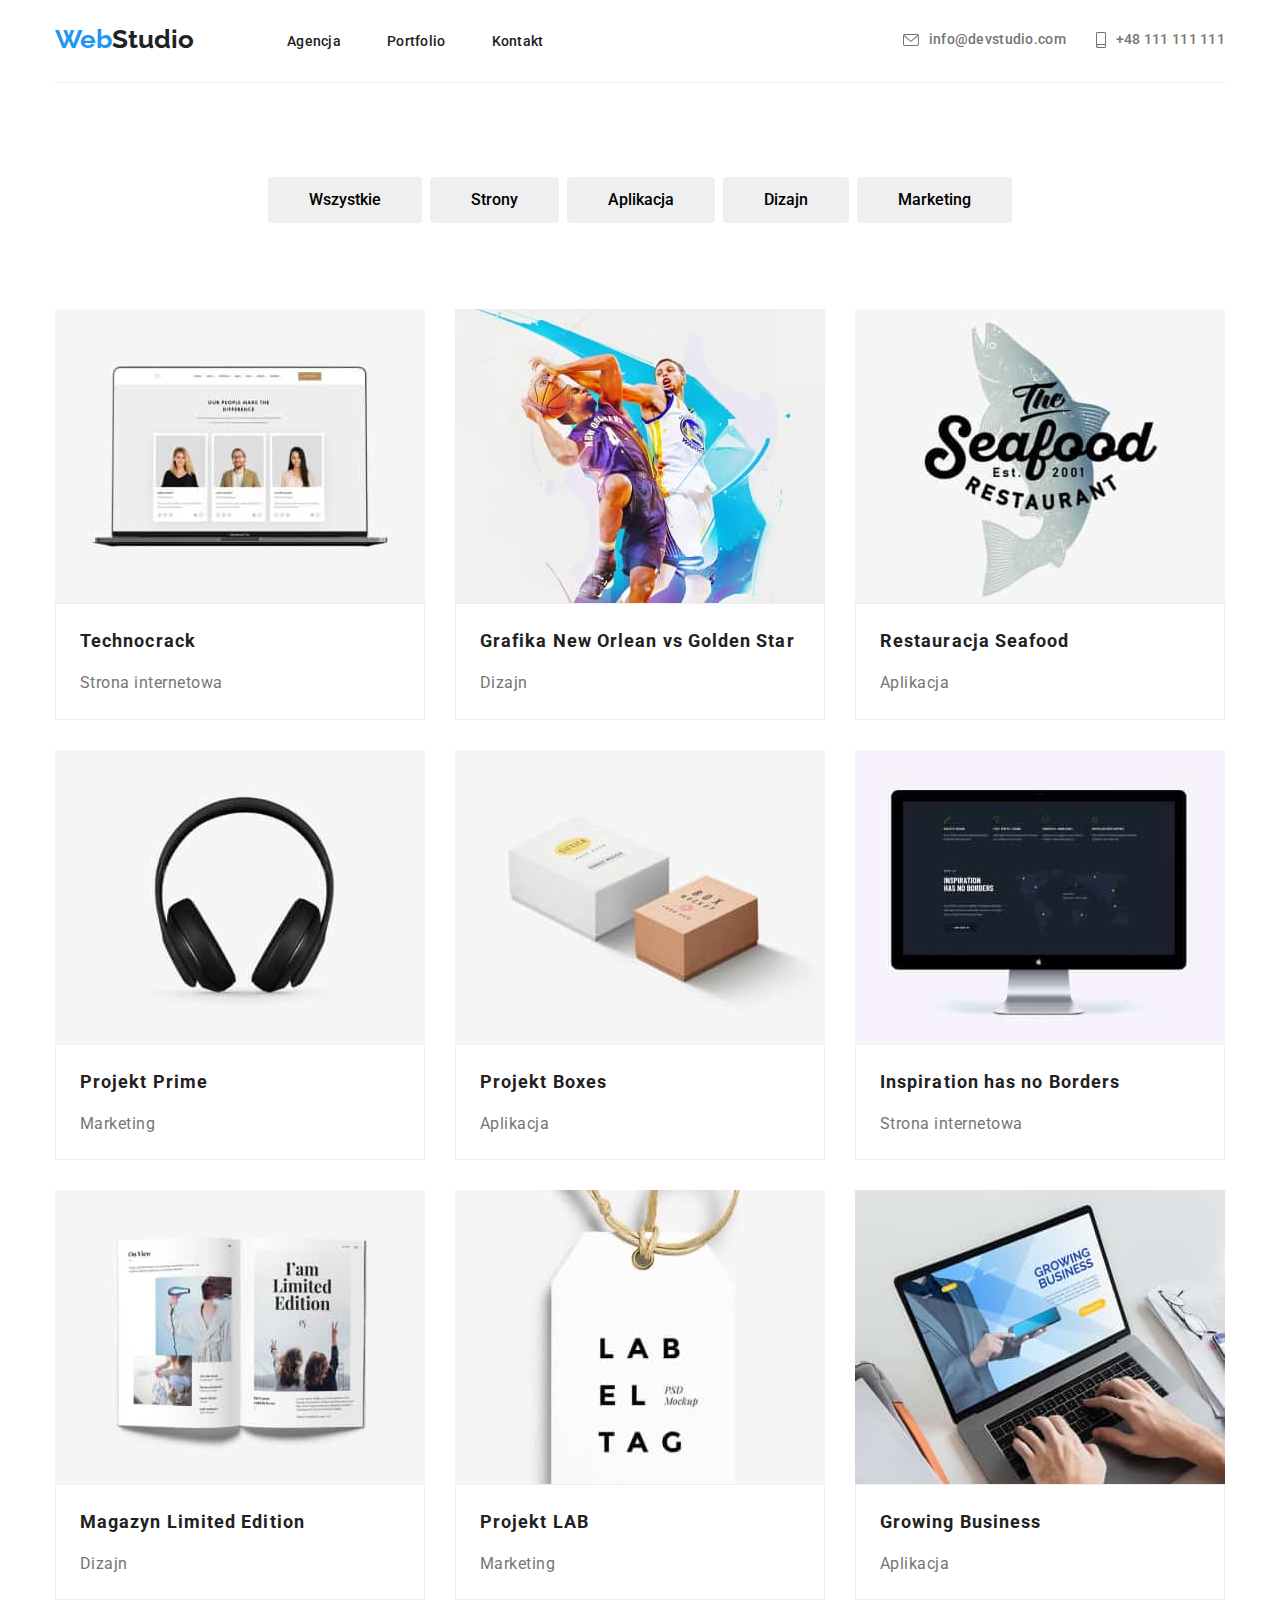
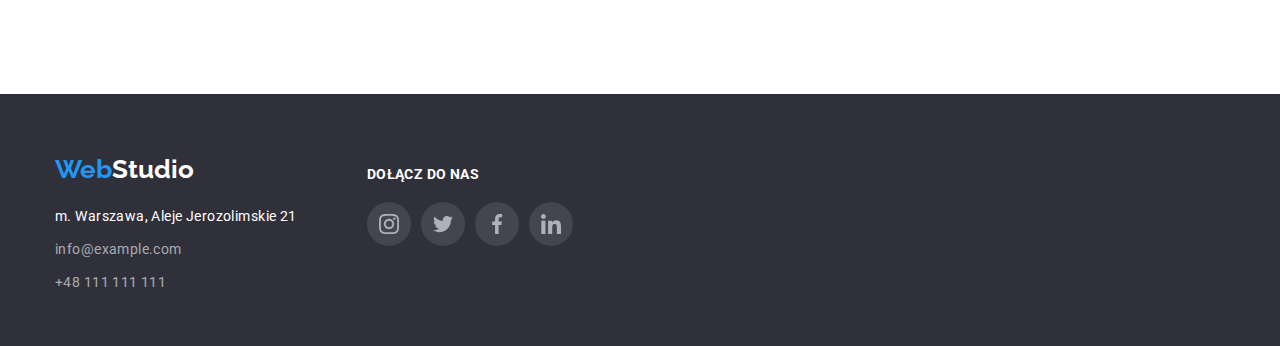
==== portfolio.html @ 9f17afcd "created" ====
<!DOCTYPE html>
<html lang="en">
    <head>
        <meta charset="UTF-8" />
        <meta name="viewport" content="width=device-width, initial-scale=1.0" />
        <title>goit-markup-hw-02</title>
        <link
            rel="stylesheet"
            href="https://cdnjs.cloudflare.com/ajax/libs/modern-normalize/1.0.0/modern-normalize.min.css"
        />
        <link href="./css/styles.css" rel="stylesheet" />
        <link rel="preconnect" href="https://fonts.googleapis.com" />
        <link rel="preconnect" href="https://fonts.gstatic.com" crossorigin />
        <link
            href="https://fonts.googleapis.com/css2?family=Raleway:wght@700&family=Roboto:wght@400;500;700;900&display=swap"
            rel="stylesheet"
        />
    </head>
    <body>
        <header>
            <section>
                <div class="container">
                    <section class="header-top">
                        <nav class="top-part">
                            <a class="logo-h" href="#"
                                ><span class="web-word">Web</span>Studio</a
                            >
                            <ul class="header-list">
                                <li>
                                    <a
                                        class="header-link"
                                        href="./index.html"
                                        target="_blank"
                                        >Agencja</a
                                    >
                                </li>
                                <li>
                                    <a
                                        class="header-link"
                                        href="./portfolio.html"
                                        target="_blank"
                                        >Portfolio</a
                                    >
                                </li>
                                <li>
                                    <a
                                        class="header-link"
                                        href="#"
                                        target="_blank"
                                        >Kontakt</a
                                    >
                                </li>
                            </ul>
                        </nav>

                        <ul class="header-list-link">
                            <li>
                                <a
                                    class="header-contact"
                                    href="mailto:info@devstudio.com"
                                >
                                    <svg
                                        class="header-envelope"
                                        width="16"
                                        height="12"
                                    >
                                        <use
                                            href="./images/icons.svg#icon-envelope"
                                        ></use>
                                    </svg>
                                    info@devstudio.com
                                </a>
                            </li>
                            <li>
                                <a
                                    class="header-contact"
                                    href="tel:+48 111 111 111"
                                >
                                    <svg
                                        class="header-mobile"
                                        width="10"
                                        height="16px"
                                    >
                                        <use
                                            href="./images/icons.svg#icon-smartphone"
                                        ></use>
                                    </svg>
                                    +48 111 111 111</a
                                >
                            </li>
                        </ul>
                    </section>
                </div>
            </section>
        </header>
        <main>
            <section class="section">
                <div class="container">
                    <div class="navigation">
                        <button type="button" class="button">Wszystkie</button>
                        <button type="button" class="button">Strony</button>
                        <button type="button" class="button">Aplikacja</button>
                        <button type="button" class="button">Dizajn</button>
                        <button type="button" class="button">Marketing</button>
                    </div>
                </div>
            </section>
            <section class="pictures">
                <div class="container">
                    <ul class="projects">
                        <li class="info-block-two">
                            <img
                                class="picture"
                                src="./images/technocrack.jpg"
                                alt="Menu strony w internecie."
                                width="370"
                                height="294"
                            />
                            <div class="borderline">
                                <h3 class="proj-title">Technocrack</h3>
                                <p class="proj-description">
                                    Strona internetowa
                                </p>
                            </div>
                        </li>
                        <li class="info-block-two">
                            <img
                                class="picture"
                                src="./images/grafika_new_orlean.jpg"
                                alt="Koszykarze walczą o piłkę"
                                width="370"
                                height="294"
                            />
                            <div class="borderline">
                                <h3 class="proj-title">
                                    Grafika New Orlean vs Golden Star
                                </h3>
                                <p class="proj-description">Dizajn</p>
                            </div>
                        </li>
                        <li class="info-block-two">
                            <img
                                class="picture"
                                src="./images/seafood.jpg"
                                alt="Logo restauracji"
                                width="370"
                                height="294"
                            />
                            <div class="borderline">
                                <h3 class="proj-title">Restauracja Seafood</h3>
                                <p class="proj-description">Aplikacja</p>
                            </div>
                        </li>
                        <li class="info-block-two">
                            <img
                                class="picture"
                                src="./images/prime.jpg"
                                alt="Czarne słuchawki z dużymi nausznikami"
                                width="370"
                                height="294"
                            />
                            <div class="borderline">
                                <h3 class="proj-title">Projekt Prime</h3>
                                <p class="proj-description">Marketing</p>
                            </div>
                        </li>
                        <li class="info-block-two">
                            <img
                                class="picture"
                                src="./images/boxes.jpg"
                                alt="Dwa pudełka - białe i brązowe"
                                width="370"
                                height="294"
                            />
                            <div class="borderline">
                                <h3 class="proj-title">Projekt Boxes</h3>

                                <p class="proj-description">Aplikacja</p>
                            </div>
                        </li>
                        <li class="info-block-two">
                            <img
                                class="picture"
                                src="./images/no_borders.jpg"
                                alt="Strona główna na ekranie monitora"
                                width="370"
                                height="294"
                            />
                            <div class="borderline">
                                <h3 class="proj-title">
                                    Inspiration has no Borders
                                </h3>
                                <p class="proj-description">
                                    Strona internetowa
                                </p>
                            </div>
                        </li>
                        <li class="info-block-two">
                            <img
                                class="picture"
                                src="./images/limited_edition.jpg"
                                alt="Otwarte czasopismo"
                                width="370"
                                height="294"
                            />
                            <div class="borderline">
                                <h3 class="proj-title">
                                    Magazyn Limited Edition
                                </h3>

                                <p class="proj-description">Dizajn</p>
                            </div>
                        </li>
                        <li class="info-block-two">
                            <img
                                class="picture"
                                src="./images/lab.jpg"
                                alt="Metka z liścikiem"
                                width="370"
                                height="294"
                            />
                            <div class="borderline">
                                <h3 class="proj-title">Projekt LAB</h3>

                                <p class="proj-description">Marketing</p>
                            </div>
                        </li>
                        <li class="info-block-two">
                            <img
                                class="picture"
                                src="./images/growing_business.jpg"
                                alt="Praca na laptopie"
                                width="370"
                                height="294"
                            />
                            <div class="borderline">
                                <h3 class="proj-title">Growing Business</h3>

                                <p class="proj-description">Aplikacja</p>
                            </div>
                        </li>
                    </ul>
                </div>
            </section>
        </main>
        <footer>
            <section class="footer">
                <div class="container">
                    <div class="footer-all">
                        <div class="left-side">
                            <a class="logo-f" href="#"
                                ><span class="web-word">Web</span
                                ><span class="studio-footer">Studio</span></a
                            >

                            <ul class="footer-list">
                                <li>
                                    <p class="place">
                                        m. Warszawa, Aleje Jerozolimskie 21
                                    </p>
                                </li>
                                <li>
                                    <a
                                        class="footer-link"
                                        href="mailto:info@example.com"
                                        >info@example.com</a
                                    >
                                </li>
                                <li>
                                    <a
                                        class="footer-link"
                                        href="tel:++48 111 111 111"
                                        >+48 111 111 111</a
                                    >
                                </li>
                            </ul>
                        </div>
                        <div class="box-join-us">
                            <div class="join-us">DOŁĄCZ DO NAS</div>
                            <div class="social-network-footer">
                                <div class="logo-sn-footer">
                                    <svg width="20" height="20">
                                        <use
                                            href="./images/icons.svg#icon-instagram-2"
                                        ></use>
                                    </svg>
                                </div>
                                <div class="logo-sn-footer">
                                    <svg width="20" height="20">
                                        <use
                                            href="./images/icons.svg#icon-twitter-1"
                                        ></use>
                                    </svg>
                                </div>
                                <div class="logo-sn-footer">
                                    <svg width="20" height="20">
                                        <use
                                            href="./images/icons.svg#icon-facebook-1"
                                        ></use>
                                    </svg>
                                </div>
                                <div class="logo-sn-footer">
                                    <svg width="20" height="20">
                                        <use
                                            href="./images/icons.svg#icon-linkedin-1"
                                        ></use>
                                    </svg>
                                </div>
                            </div>
                        </div>
                    </div>
                </div>
            </section>
        </footer>
    </body>
</html>
---- css/styles.css ----
*,
*::after,
*::before {
    margin: 0;
    padding: 0;
}

:root {
    --active-color: #2196f3;
    --bcg2-color: #f5f4fa;
    --bcg1-color: #2f303a;
    --default-color: #212121;
}

body {
    font-family: "Roboto", sans-serif;
    color: var(--default-color);
    width: 100%;
}

.section {
    padding: 94px 0px;
}

.container {
    margin: 0 auto;
    width: 100%;
    max-width: 1200px;
    padding: 0 15px;
}

/* Subtitle to klasa dla h2*/

.subtitle {
    font-size: 36px;
    line-height: 1.7;
    text-align: center;
    letter-spacing: 0.03em;
    padding-bottom: 50px;
    margin: 0px;
}

/* HEADER */

.header-top {
    display: flex;
    justify-content: space-between;
    border-bottom: 1px solid #eeeeee;
}

.top-part {
    display: flex;
}

.logo-h {
    font-family: "Raleway";
    font-weight: 700;
    font-size: 26px;
    line-height: 31px;
    text-decoration: none;
    text-align: center;

    color: var(--default-color);
    margin-top: 24px;
    margin-right: 93px;
    margin-bottom: 25px;
}
.logo-h:visited {
    color: var(--default-color);
}

.web-word {
    color: var(--active-color);
}

.header-list {
    list-style: none;
    display: flex;
    justify-content: space-around;
    flex-wrap: wrap;
    padding-left: 0px;
    margin-top: 32px;
    margin-bottom: 32px;
    gap: 46px;
}
.header-list:hover {
    cursor: pointer;
    color: var(--active-color);
}

.header-link {
    font-weight: 500;
    font-size: 14px;
    line-height: 1.14;
    letter-spacing: 0.02em;
    text-decoration: none;
    color: var(--default-color);
}

.header-link:hover {
    cursor: pointer;
    color: var(--active-color);
}

.header-link:focus {
    color: var(--active-color);
    outline: none;
}

.header-list-link {
    list-style: none;
    display: flex;
    justify-items: flex-end;
    flex-wrap: wrap;
    padding-left: 0px;
    margin-top: 32px;
    margin-bottom: 32px;
    gap: 30px;
}

.header-mobile {
    margin-right: 10px;
}

.header-contact {
    display: flex;
    flex-direction: row;
    align-items: center;
    font-weight: 500;
    font-size: 14px;
    line-height: 1.14;
    letter-spacing: 0.02em;
    text-decoration: none;
    color: #757575;
}

.header-contact:hover {
    cursor: pointer;
    color: var(--active-color);
    --color1: var(--active-color);
    --color2: var(--active-color);
}

.header-contact:focus {
    color: var(--active-color);
    outline: none;
}

.header-envelope {
    margin-right: 10px;
}

/* MAIN */
/* Pierwsza sekcja */
.background-picture {
    background-image: linear-gradient(
            rgba(47, 48, 58, 0.4),
            rgba(255, 255, 255, 0.1)
        ),
        url(./../images/backgroundpicture.jpg);
    background-repeat: round;
}

.motto {
    background-color: transparent;
    padding-top: 200px;
    padding-bottom: 200px;
}
.motto-text {
    font-weight: 900;
    font-size: 44px;
    line-height: 1.33;
    letter-spacing: 0.06em;
    text-transform: uppercase;
    text-align: center;

    padding: 0px 252px 30px 252px;

    margin-left: auto;
    margin-right: auto;
    color: #ffffff;
}

.button-two {
    border: none;
    cursor: pointer;
    display: block;

    background-color: var(--active-color);
    font-family: inherit;
    font-style: normal;
    font-weight: 700;
    font-size: 16px;
    line-height: 1.86;
    border-radius: 4px;
    padding: 0px;

    margin: auto;

    padding: 10px 41px;

    align-items: center;
    text-align: center;
    letter-spacing: 0.06em;

    color: #ffffff;
}

/* Druga sekcja */
.whole-lorem {
    padding-top: 94px;
}
.icon-item {
    display: flex;
    align-items: center;
    justify-content: center;
    background-color: #f5f4fa;
    width: 270px;
    height: 120px;
    margin-bottom: 30px;
    border-radius: 4px;
}

.lorem-descrp {
    list-style: none;
    display: flex;
    justify-content: center;
    gap: 30px;
    align-items: center;
}
.lorem-object {
    display: block;
    margin: 0 auto;
}
.lorem-title {
    display: block;
    font-size: 14px;
    line-height: 1.42;
    letter-spacing: 0.03em;
    text-transform: uppercase;
}
.lorem-text {
    font-size: 14px;
    line-height: 1.71;
    letter-spacing: 0.03em;
    color: #757575;
    width: 270px;
}

/* Trzecia sekcja*/

.bau {
    list-style: none;
    display: flex;
    justify-content: center;
    gap: 30px;
    padding-left: 0px;
}

/* Czwarta sekcja*/

.nasz-zespol {
    background-color: #f5f4fa;
}
.zespol {
    list-style: none;
    display: flex;
    padding-left: 0px;
    justify-content: center;
    gap: 30px;
    border-bottom-left-radius: 4px;
    border-bottom-right-radius: 4px;
}
.info-block {
    background: #ffffff;
    box-shadow: 0px 1px 3px rgba(0, 0, 0, 0.12), 0px 1px 1px rgba(0, 0, 0, 0.14),
        0px 2px 1px rgba(0, 0, 0, 0.2);
    border-radius: 0px 0px 4px 4px;
}
.people-name {
    font-weight: 500;
    font-size: 16px;
    line-height: 1.19;
    padding-top: 30px;
    padding-bottom: 10px;

    text-align: center;
    letter-spacing: 0.03em;
}
.job-position {
    font-size: 16px;
    line-height: 19px;

    text-align: center;
    letter-spacing: 0.03em;
    padding-bottom: 30px;

    color: #757575;
}
.social-network {
    display: flex;
    flex-direction: row;
    justify-content: center;

    gap: 10px;
    padding-bottom: 30px;
}
.logo-sn {
    display: flex;
    justify-content: center;
    align-items: center;
    width: 44px;
    height: 44px;
    border-radius: 50%;
}

.logo-sn:hover {
    cursor: pointer;
    background-color: var(--active-color);
    --color3: var(--bcg2-color);
}

/* CLIENT */

.clients {
    list-style: none;
    display: flex;
    flex-direction: row;
    justify-content: center;
    align-items: center;
    gap: 30px;
}
.client-box {
    width: 170px;
    height: 92px;
    border: 1px solid #afb1b8;
    border-radius: 4px;
}
.client-box:hover {
    cursor: pointer;
    border: 1px solid #2196f3;
    border-radius: 4px;
    --color3: var(--active-color);
    --color2: var(--active-color);
}

/* FOOTER */

.footer {
    background-color: var(--bcg1-color);
}
.footer-all {
    display: flex;
    flex-direction: row;
}
.left-side {
    display: flex;
    flex-direction: column;
}
.logo-f {
    display: block;
    font-family: "Raleway";
    font-weight: 700;
    font-size: 26px;
    line-height: 31px;
    padding-top: 60px;
    margin-bottom: 20px;
    text-decoration: none;

    color: var(--default-color);
}
.logo-f:visited {
    color: var(--default-color);
}
.footer-list {
    list-style: none;
    display: flex;
    flex-direction: column;
    padding-left: 0px;
    gap: 9px;
}
.place {
    font-size: 14px;
    line-height: 1.71;
    font-style: normal;

    letter-spacing: 0.03em;

    margin-bottom: auto;
    color: #ffffff;
}
.studio-footer {
    color: #ffffff;
}

.footer-link {
    font-size: 14px;
    line-height: 1.71;

    letter-spacing: 0.03em;

    color: rgba(255, 255, 255, 0.6);
    text-decoration: none;
}
.footer-link:hover {
    cursor: pointer;
    color: var(--active-color);
}

.footer-link:focus {
    color: var(--active-color);
    outline: none;
}
.box-join-us {
    display: flex;
    flex-direction: column;
    align-items: flex-start;
}
.join-us {
    font-family: "Roboto";
    font-style: normal;
    font-weight: 700;
    font-size: 14px;
    padding-top: 72px;
    line-height: 16px;
    letter-spacing: 0.03em;

    color: #ffffff;
    padding-left: 70px;
    padding-bottom: 20px;
}
.social-network-footer {
    display: flex;
    flex-direction: row;
    justify-content: center;
    align-items: center;

    gap: 10px;
    padding-bottom: 100px;
    padding-left: 70px;
}
.logo-sn-footer {
    display: flex;
    justify-content: center;
    align-items: center;
    width: 44px;
    height: 44px;
    border-radius: 50%;
    background: rgba(255, 255, 255, 0.1);
    --color1: var(--bcg2-color);
}
.logo-sn-footer:hover {
    cursor: pointer;
    background-color: var(--active-color);
    --color3: var(--bcg2-color);
}
/* druga strona */
/* MAIN*/

/* przyciski */

.navigation {
    display: flex;
    flex-wrap: wrap;
    flex-direction: row;
    justify-content: center;
    height: 38px;
    gap: 8px;
}
.button {
    border: none;
    cursor: pointer;
    display: block;

    font-family: inherit;
    font-weight: 500;
    font-size: 16px;
    line-height: 1.62;
    border-radius: 4px;
    padding: 10px 41px;
}
.button:hover {
    background-color: var(--active-color);
    box-shadow: 0px 3px 1px rgba(0, 0, 0, 0.1), 0px 1px 2px rgba(0, 0, 0, 0.08),
        0px 2px 2px rgba(0, 0, 0, 0.12);

    color: #ffffff;
}
.button:focus {
    background-color: var(--active-color);
    color: #ffffff;
    outline: none;
}
.button:active {
    background-color: var(--active-color);
}

/* Obrazy */

.pictures {
    display: block;
}
.projects {
    list-style: none;
    display: flex;
    flex-wrap: wrap;
    flex-direction: row;
    justify-content: space-between;
    padding-left: 0px;
    margin: 0px;
    gap: 30px;
    padding-bottom: 94px;
}
.info-block-two {
    flex-basis: calc((100% - 60px) / 3);
    background: #ffffff;
    width: 370px;
}
.info-block-two:hover {
    cursor: pointer;
    box-shadow: 0px 1px 1px rgba(0, 0, 0, 0.12), 0px 4px 4px rgba(0, 0, 0, 0.06),
        1px 4px 6px rgba(0, 0, 0, 0.16);
}
.borderline {
    border: 1px solid #eeeeee;
}

.picture {
    display: block;
    margin-left: auto;
    margin-right: auto;
}
.proj-title {
    font-weight: 700;
    font-size: 18px;
    line-height: 1.89;
    letter-spacing: 0.06em;
    color: var(--default-color);
    width: 322px;
    height: 36px;

    margin: 20px 24px 4px 24px;
}
.proj-description {
    display: flex;
    justify-content: flex-start;
    font-size: 16px;
    line-height: 1.89;
    text-align: left;
    letter-spacing: 0.03em;
    padding: 4px 24px 20px 24px;
    color: #757575;
}
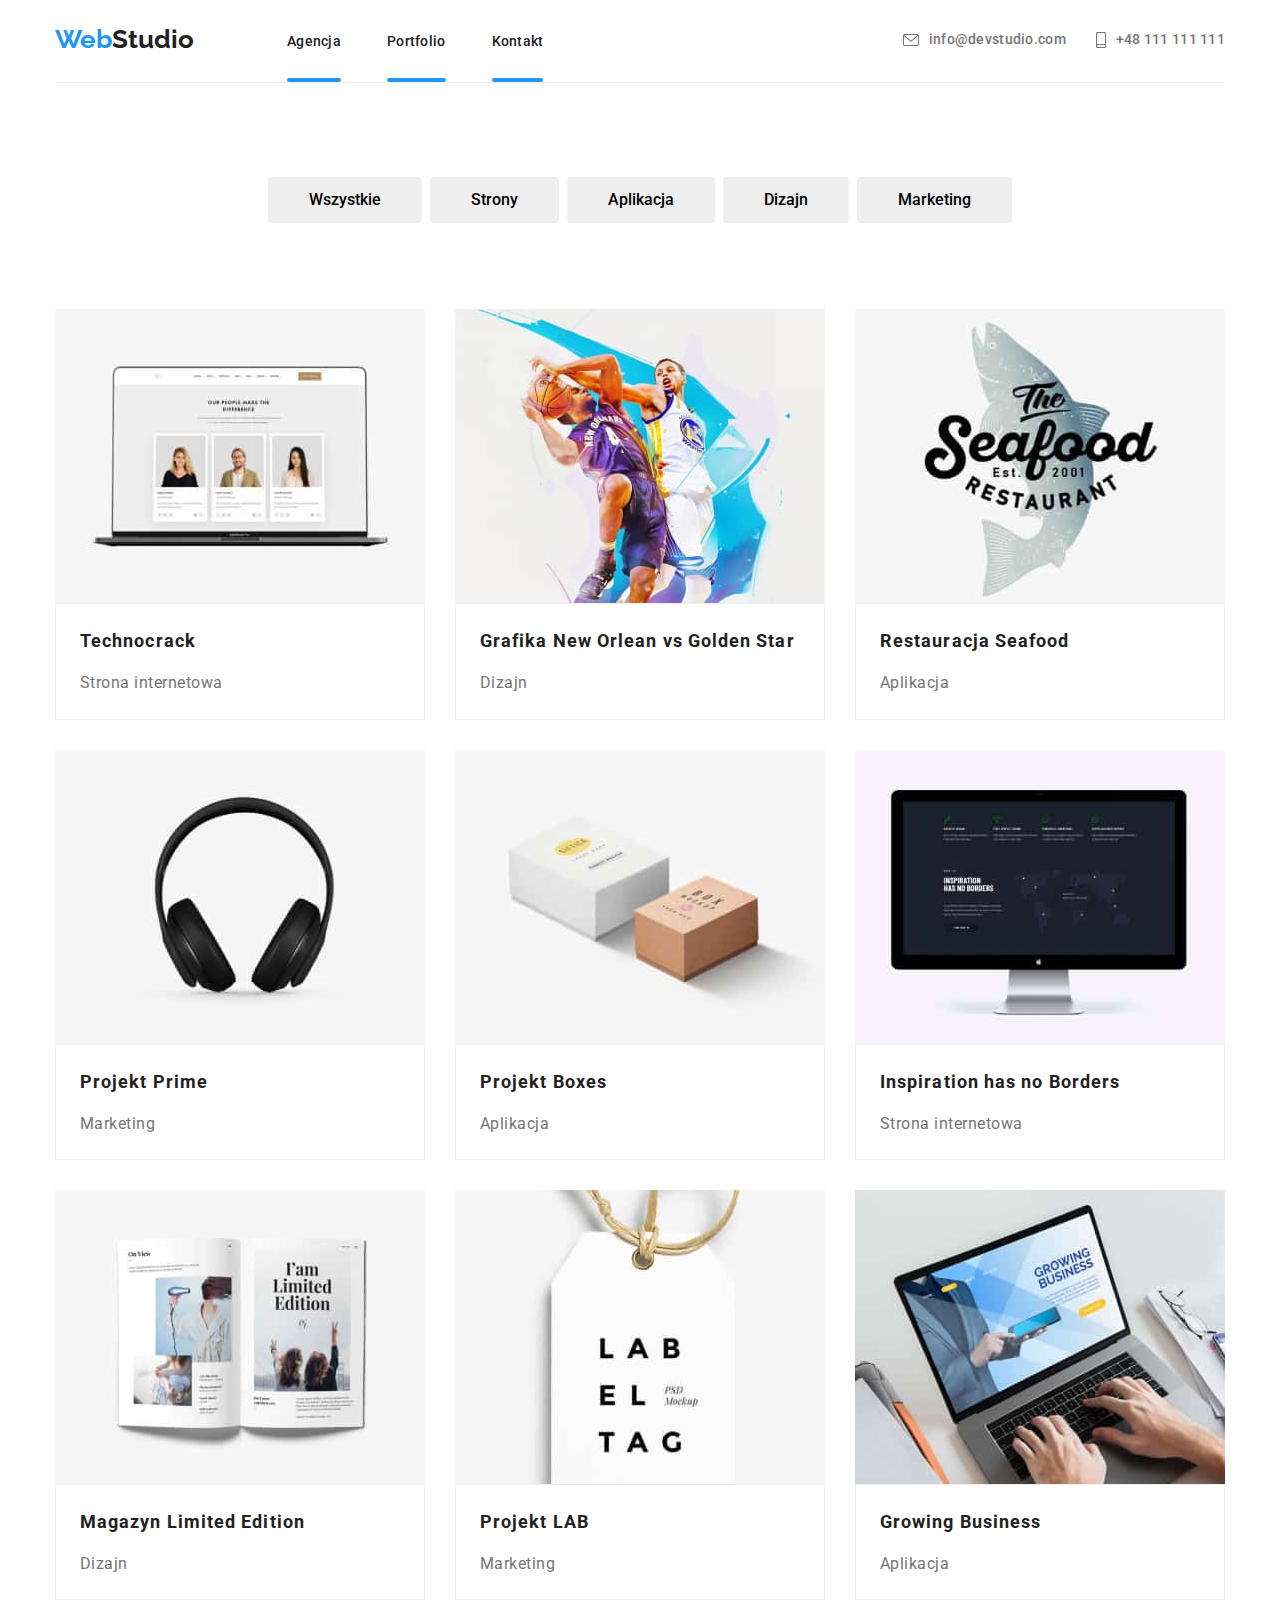
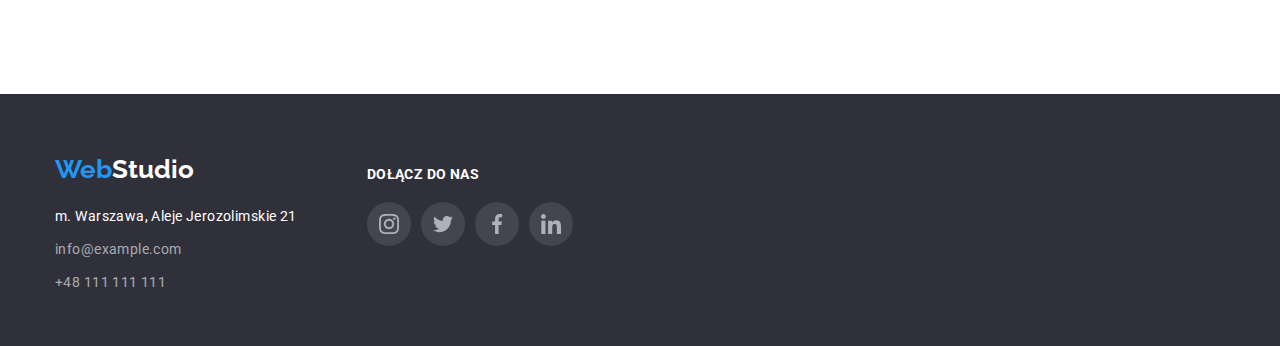
==== commit fd7668a7: "update" ====
--- a/portfolio.html
+++ b/portfolio.html
@@ -3,7 +3,7 @@
     <head>
         <meta charset="UTF-8" />
         <meta name="viewport" content="width=device-width, initial-scale=1.0" />
-        <title>goit-markup-hw-02</title>
+        <title>goit-markup-hw-05</title>
         <link
             rel="stylesheet"
             href="https://cdnjs.cloudflare.com/ajax/libs/modern-normalize/1.0.0/modern-normalize.min.css"
@@ -28,25 +28,20 @@
                             <ul class="header-list">
                                 <li>
                                     <a
-                                        class="header-link"
+                                        class="header-agencja"
                                         href="./index.html"
-                                        target="_blank"
                                         >Agencja</a
                                     >
                                 </li>
                                 <li>
                                     <a
-                                        class="header-link"
+                                        class="header-portfolio"
                                         href="./portfolio.html"
-                                        target="_blank"
                                         >Portfolio</a
                                     >
                                 </li>
                                 <li>
-                                    <a
-                                        class="header-link"
-                                        href="#"
-                                        target="_blank"
+                                    <a class="header-kontakt" href="#"
                                         >Kontakt</a
                                     >
                                 </li>
--- a/css/styles.css
+++ b/css/styles.css
@@ -78,33 +78,100 @@
     display: flex;
     justify-content: space-around;
     flex-wrap: wrap;
+
     padding-left: 0px;
     margin-top: 32px;
     margin-bottom: 32px;
     gap: 46px;
 }
-.header-list:hover {
-    cursor: pointer;
-    color: var(--active-color);
-}
-
-.header-link {
+
+.header-agencja {
+    position: relative;
     font-weight: 500;
     font-size: 14px;
     line-height: 1.14;
     letter-spacing: 0.02em;
     text-decoration: none;
     color: var(--default-color);
-}
-
-.header-link:hover {
-    cursor: pointer;
-    color: var(--active-color);
-}
-
-.header-link:focus {
-    color: var(--active-color);
-    outline: none;
+    transition-property: color;
+    transition-duration: 250ms;
+    transition-timing-function: cubic-bezier(0.4, 0, 0.2, 1);
+}
+
+.header-agencja:hover {
+    cursor: pointer;
+    color: var(--active-color);
+}
+
+.header-agencja::after {
+    position: absolute;
+    content: "";
+    height: 4px;
+    background-color: #2196f3;
+    width: 100%;
+    border-radius: 2px;
+    bottom: -33px;
+    left: 0px;
+}
+
+.header-portfolio {
+    position: relative;
+    font-weight: 500;
+    font-size: 14px;
+    line-height: 1.14;
+    letter-spacing: 0.02em;
+    text-decoration: none;
+    color: var(--default-color);
+    transition-property: color;
+    transition-duration: 250ms;
+    transition-timing-function: cubic-bezier(0.4, 0, 0.2, 1);
+}
+
+.header-portfolio:hover {
+    cursor: pointer;
+    color: var(--active-color);
+}
+
+.header-portfolio::after {
+    position: absolute;
+    content: "";
+    display: inline-block;
+    height: 4px;
+    background-color: #2196f3;
+    width: 100%;
+    border-radius: 2px;
+    bottom: -33px;
+    left: 0px;
+}
+
+.header-kontakt {
+    position: relative;
+    font-weight: 500;
+    font-size: 14px;
+    line-height: 1.14;
+    letter-spacing: 0.02em;
+    text-decoration: none;
+    color: var(--default-color);
+    transition-property: color;
+    transition-duration: 250ms;
+    transition-timing-function: cubic-bezier(0.4, 0, 0.2, 1);
+}
+
+.header-kontakt:hover {
+    cursor: pointer;
+    color: var(--active-color);
+}
+
+.header-kontakt::after {
+    position: absolute;
+    content: "";
+    display: inline-block;
+    height: 4px;
+    background-color: #2196f3;
+    width: 100%;
+    border-radius: 2px;
+    bottom: -33px;
+    left: 0px;
 }
 
 .header-list-link {
@@ -132,13 +199,16 @@
     letter-spacing: 0.02em;
     text-decoration: none;
     color: #757575;
+    fill: #757575;
+    transition-property: color, fill;
+    transition-duration: 250ms;
+    transition-timing-function: cubic-bezier(0.4, 0, 0.2, 1);
 }
 
 .header-contact:hover {
     cursor: pointer;
     color: var(--active-color);
-    --color1: var(--active-color);
-    --color2: var(--active-color);
+    fill: var(--active-color);
 }
 
 .header-contact:focus {
@@ -250,11 +320,34 @@
 /* Trzecia sekcja*/
 
 .bau {
+    position: relative;
     list-style: none;
     display: flex;
     justify-content: center;
     gap: 30px;
     padding-left: 0px;
+}
+
+.bau-element {
+    position: relative;
+}
+.description-box {
+    position: absolute;
+    width: 370px;
+    height: 70px;
+    bottom: 4px;
+
+    background: rgba(47, 48, 58, 0.8);
+}
+.description {
+    font-weight: 700;
+    font-size: 14px;
+    line-height: 1.42;
+    letter-spacing: 0.03em;
+    text-transform: uppercase;
+    color: #ffffff;
+    text-align: center;
+    padding-top: 27px;
 }
 
 /* Czwarta sekcja*/
@@ -312,6 +405,9 @@
     width: 44px;
     height: 44px;
     border-radius: 50%;
+    transition-property: background-color, --color3;
+    transition-duration: 250ms;
+    transition-timing-function: cubic-bezier(0.4, 0, 0.2, 1);
 }
 
 .logo-sn:hover {
@@ -335,13 +431,18 @@
     height: 92px;
     border: 1px solid #afb1b8;
     border-radius: 4px;
-}
+    fill: #afb1b8;
+    transition-property: fill, border;
+    transition-duration: 250ms;
+    transition-timing-function: cubic-bezier(0.4, 0, 0.2, 1);
+}
+
 .client-box:hover {
     cursor: pointer;
     border: 1px solid #2196f3;
     border-radius: 4px;
-    --color3: var(--active-color);
-    --color2: var(--active-color);
+    fill: var(--active-color);
+    fill: var(--active-color);
 }
 
 /* FOOTER */
@@ -448,6 +549,9 @@
     border-radius: 50%;
     background: rgba(255, 255, 255, 0.1);
     --color1: var(--bcg2-color);
+    transition-property: background-color, --color3;
+    transition-duration: 250ms;
+    transition-timing-function: cubic-bezier(0.4, 0, 0.2, 1);
 }
 .logo-sn-footer:hover {
     cursor: pointer;
@@ -478,6 +582,10 @@
     line-height: 1.62;
     border-radius: 4px;
     padding: 10px 41px;
+
+    transition-property: box-shadow, background-color, color;
+    transition-duration: 250ms;
+    transition-timing-function: cubic-bezier(0.4, 0, 0.2, 1);
 }
 .button:hover {
     background-color: var(--active-color);
@@ -490,6 +598,8 @@
     background-color: var(--active-color);
     color: #ffffff;
     outline: none;
+    box-shadow: 0px 3px 1px rgba(0, 0, 0, 0.1), 0px 1px 2px rgba(0, 0, 0, 0.08),
+        0px 2px 2px rgba(0, 0, 0, 0.12);
 }
 .button:active {
     background-color: var(--active-color);
@@ -515,6 +625,9 @@
     flex-basis: calc((100% - 60px) / 3);
     background: #ffffff;
     width: 370px;
+    transition-property: box-shadow;
+    transition-duration: 250ms;
+    transition-timing-function: cubic-bezier(0.4, 0, 0.2, 1);
 }
 .info-block-two:hover {
     cursor: pointer;
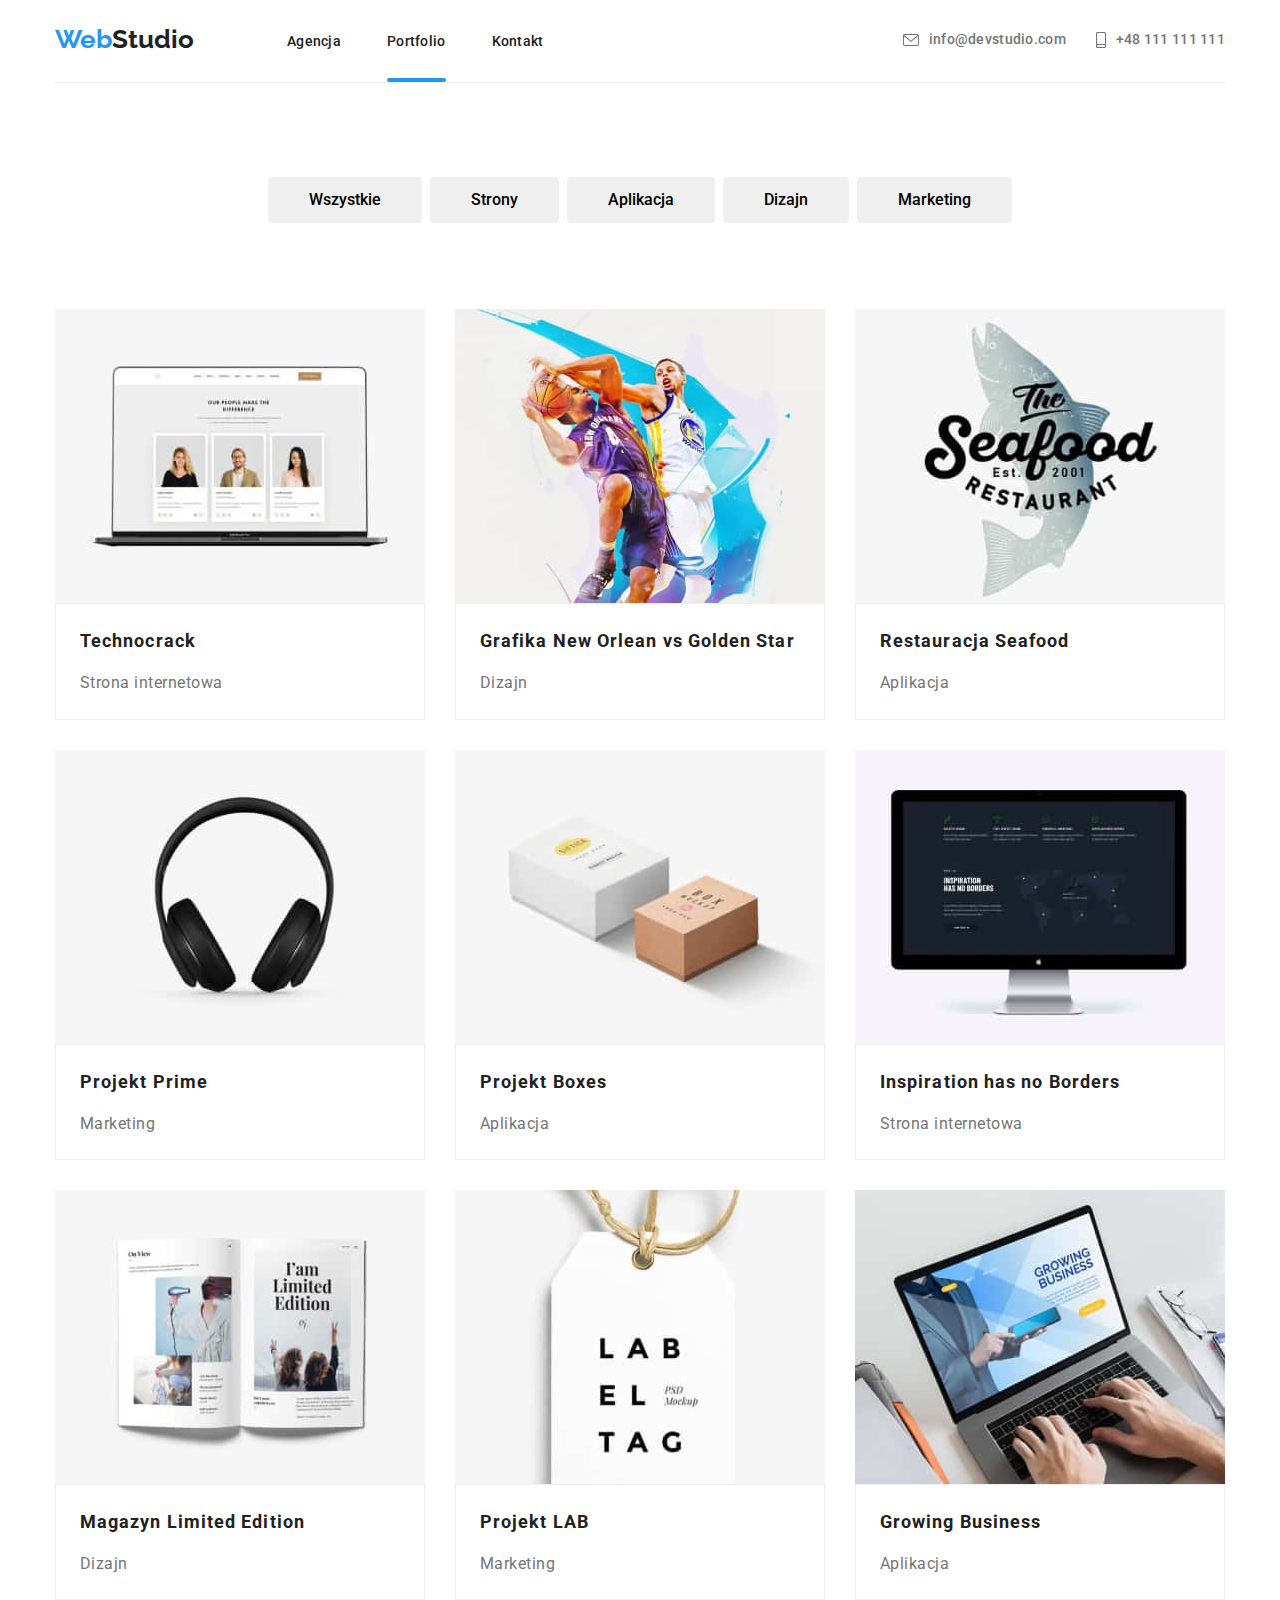
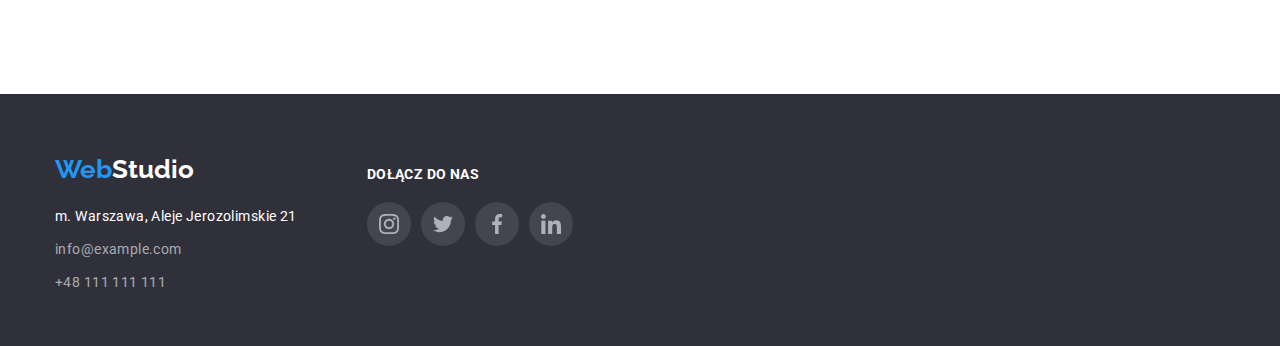
==== commit aad8a367: "bluebox" ====
--- a/portfolio.html
+++ b/portfolio.html
@@ -27,9 +27,7 @@
                             >
                             <ul class="header-list">
                                 <li>
-                                    <a
-                                        class="header-agencja"
-                                        href="./index.html"
+                                    <a class="header-link" href="./index.html"
                                         >Agencja</a
                                     >
                                 </li>
@@ -41,9 +39,7 @@
                                     >
                                 </li>
                                 <li>
-                                    <a class="header-kontakt" href="#"
-                                        >Kontakt</a
-                                    >
+                                    <a class="header-link" href="#">Kontakt</a>
                                 </li>
                             </ul>
                         </nav>
@@ -104,13 +100,25 @@
                 <div class="container">
                     <ul class="projects">
                         <li class="info-block-two">
-                            <img
-                                class="picture"
-                                src="./images/technocrack.jpg"
-                                alt="Menu strony w internecie."
-                                width="370"
-                                height="294"
-                            />
+                            <div class="bluebox-background">
+                                <div class="bluebox">
+                                    <p class="bluebox-text">
+                                        Technocrack jest popularną platformą
+                                        wykorzystywaną do rozpowszechniania
+                                        koronawirusa. Firmy wykorzystują tę
+                                        platformę do celów szpiegowskich i
+                                        ataków na niezabezpieczone serwery
+                                        konkurencji
+                                    </p>
+                                </div>
+                                <img
+                                    class="picture"
+                                    src="./images/technocrack.jpg"
+                                    alt="Menu strony w internecie."
+                                    width="370"
+                                    height="294"
+                                />
+                            </div>
                             <div class="borderline">
                                 <h3 class="proj-title">Technocrack</h3>
                                 <p class="proj-description">
@@ -119,13 +127,25 @@
                             </div>
                         </li>
                         <li class="info-block-two">
-                            <img
-                                class="picture"
-                                src="./images/grafika_new_orlean.jpg"
-                                alt="Koszykarze walczą o piłkę"
-                                width="370"
-                                height="294"
-                            />
+                            <div class="bluebox-background">
+                                <div class="bluebox">
+                                    <p class="bluebox-text">
+                                        Technocrack jest popularną platformą
+                                        wykorzystywaną do rozpowszechniania
+                                        koronawirusa. Firmy wykorzystują tę
+                                        platformę do celów szpiegowskich i
+                                        ataków na niezabezpieczone serwery
+                                        konkurencji
+                                    </p>
+                                </div>
+                                <img
+                                    class="picture"
+                                    src="./images/grafika_new_orlean.jpg"
+                                    alt="Koszykarze walczą o piłkę"
+                                    width="370"
+                                    height="294"
+                                />
+                            </div>
                             <div class="borderline">
                                 <h3 class="proj-title">
                                     Grafika New Orlean vs Golden Star
@@ -134,39 +154,75 @@
                             </div>
                         </li>
                         <li class="info-block-two">
-                            <img
-                                class="picture"
-                                src="./images/seafood.jpg"
-                                alt="Logo restauracji"
-                                width="370"
-                                height="294"
-                            />
+                            <div class="bluebox-background">
+                                <div class="bluebox">
+                                    <p class="bluebox-text">
+                                        Technocrack jest popularną platformą
+                                        wykorzystywaną do rozpowszechniania
+                                        koronawirusa. Firmy wykorzystują tę
+                                        platformę do celów szpiegowskich i
+                                        ataków na niezabezpieczone serwery
+                                        konkurencji
+                                    </p>
+                                </div>
+                                <img
+                                    class="picture"
+                                    src="./images/seafood.jpg"
+                                    alt="Logo restauracji"
+                                    width="370"
+                                    height="294"
+                                />
+                            </div>
                             <div class="borderline">
                                 <h3 class="proj-title">Restauracja Seafood</h3>
                                 <p class="proj-description">Aplikacja</p>
                             </div>
                         </li>
                         <li class="info-block-two">
-                            <img
-                                class="picture"
-                                src="./images/prime.jpg"
-                                alt="Czarne słuchawki z dużymi nausznikami"
-                                width="370"
-                                height="294"
-                            />
+                            <div class="bluebox-background">
+                                <div class="bluebox">
+                                    <p class="bluebox-text">
+                                        Technocrack jest popularną platformą
+                                        wykorzystywaną do rozpowszechniania
+                                        koronawirusa. Firmy wykorzystują tę
+                                        platformę do celów szpiegowskich i
+                                        ataków na niezabezpieczone serwery
+                                        konkurencji
+                                    </p>
+                                </div>
+                                <img
+                                    class="picture"
+                                    src="./images/prime.jpg"
+                                    alt="Czarne słuchawki z dużymi nausznikami"
+                                    width="370"
+                                    height="294"
+                                />
+                            </div>
                             <div class="borderline">
                                 <h3 class="proj-title">Projekt Prime</h3>
                                 <p class="proj-description">Marketing</p>
                             </div>
                         </li>
                         <li class="info-block-two">
-                            <img
-                                class="picture"
-                                src="./images/boxes.jpg"
-                                alt="Dwa pudełka - białe i brązowe"
-                                width="370"
-                                height="294"
-                            />
+                            <div class="bluebox-background">
+                                <div class="bluebox">
+                                    <p class="bluebox-text">
+                                        Technocrack jest popularną platformą
+                                        wykorzystywaną do rozpowszechniania
+                                        koronawirusa. Firmy wykorzystują tę
+                                        platformę do celów szpiegowskich i
+                                        ataków na niezabezpieczone serwery
+                                        konkurencji
+                                    </p>
+                                </div>
+                                <img
+                                    class="picture"
+                                    src="./images/boxes.jpg"
+                                    alt="Dwa pudełka - białe i brązowe"
+                                    width="370"
+                                    height="294"
+                                />
+                            </div>
                             <div class="borderline">
                                 <h3 class="proj-title">Projekt Boxes</h3>
 
@@ -174,13 +230,25 @@
                             </div>
                         </li>
                         <li class="info-block-two">
-                            <img
-                                class="picture"
-                                src="./images/no_borders.jpg"
-                                alt="Strona główna na ekranie monitora"
-                                width="370"
-                                height="294"
-                            />
+                            <div class="bluebox-background">
+                                <div class="bluebox">
+                                    <p class="bluebox-text">
+                                        Technocrack jest popularną platformą
+                                        wykorzystywaną do rozpowszechniania
+                                        koronawirusa. Firmy wykorzystują tę
+                                        platformę do celów szpiegowskich i
+                                        ataków na niezabezpieczone serwery
+                                        konkurencji
+                                    </p>
+                                </div>
+                                <img
+                                    class="picture"
+                                    src="./images/no_borders.jpg"
+                                    alt="Strona główna na ekranie monitora"
+                                    width="370"
+                                    height="294"
+                                />
+                            </div>
                             <div class="borderline">
                                 <h3 class="proj-title">
                                     Inspiration has no Borders
@@ -191,13 +259,25 @@
                             </div>
                         </li>
                         <li class="info-block-two">
-                            <img
-                                class="picture"
-                                src="./images/limited_edition.jpg"
-                                alt="Otwarte czasopismo"
-                                width="370"
-                                height="294"
-                            />
+                            <div class="bluebox-background">
+                                <div class="bluebox">
+                                    <p class="bluebox-text">
+                                        Technocrack jest popularną platformą
+                                        wykorzystywaną do rozpowszechniania
+                                        koronawirusa. Firmy wykorzystują tę
+                                        platformę do celów szpiegowskich i
+                                        ataków na niezabezpieczone serwery
+                                        konkurencji
+                                    </p>
+                                </div>
+                                <img
+                                    class="picture"
+                                    src="./images/limited_edition.jpg"
+                                    alt="Otwarte czasopismo"
+                                    width="370"
+                                    height="294"
+                                />
+                            </div>
                             <div class="borderline">
                                 <h3 class="proj-title">
                                     Magazyn Limited Edition
@@ -207,13 +287,25 @@
                             </div>
                         </li>
                         <li class="info-block-two">
-                            <img
-                                class="picture"
-                                src="./images/lab.jpg"
-                                alt="Metka z liścikiem"
-                                width="370"
-                                height="294"
-                            />
+                            <div class="bluebox-background">
+                                <div class="bluebox">
+                                    <p class="bluebox-text">
+                                        Technocrack jest popularną platformą
+                                        wykorzystywaną do rozpowszechniania
+                                        koronawirusa. Firmy wykorzystują tę
+                                        platformę do celów szpiegowskich i
+                                        ataków na niezabezpieczone serwery
+                                        konkurencji
+                                    </p>
+                                </div>
+                                <img
+                                    class="picture"
+                                    src="./images/lab.jpg"
+                                    alt="Metka z liścikiem"
+                                    width="370"
+                                    height="294"
+                                />
+                            </div>
                             <div class="borderline">
                                 <h3 class="proj-title">Projekt LAB</h3>
 
@@ -221,13 +313,25 @@
                             </div>
                         </li>
                         <li class="info-block-two">
-                            <img
-                                class="picture"
-                                src="./images/growing_business.jpg"
-                                alt="Praca na laptopie"
-                                width="370"
-                                height="294"
-                            />
+                            <div class="bluebox-background">
+                                <div class="bluebox">
+                                    <p class="bluebox-text">
+                                        Technocrack jest popularną platformą
+                                        wykorzystywaną do rozpowszechniania
+                                        koronawirusa. Firmy wykorzystują tę
+                                        platformę do celów szpiegowskich i
+                                        ataków na niezabezpieczone serwery
+                                        konkurencji
+                                    </p>
+                                </div>
+                                <img
+                                    class="picture"
+                                    src="./images/growing_business.jpg"
+                                    alt="Praca na laptopie"
+                                    width="370"
+                                    height="294"
+                                />
+                            </div>
                             <div class="borderline">
                                 <h3 class="proj-title">Growing Business</h3>
 
--- a/css/styles.css
+++ b/css/styles.css
@@ -83,6 +83,24 @@
     margin-top: 32px;
     margin-bottom: 32px;
     gap: 46px;
+}
+
+.header-link {
+    position: relative;
+    font-weight: 500;
+    font-size: 14px;
+    line-height: 1.14;
+    letter-spacing: 0.02em;
+    text-decoration: none;
+    color: var(--default-color);
+    transition-property: color;
+    transition-duration: 250ms;
+    transition-timing-function: cubic-bezier(0.4, 0, 0.2, 1);
+}
+
+.header-link:hover {
+    cursor: pointer;
+    color: var(--active-color);
 }
 
 .header-agencja {
@@ -144,36 +162,6 @@
     left: 0px;
 }
 
-.header-kontakt {
-    position: relative;
-    font-weight: 500;
-    font-size: 14px;
-    line-height: 1.14;
-    letter-spacing: 0.02em;
-    text-decoration: none;
-    color: var(--default-color);
-    transition-property: color;
-    transition-duration: 250ms;
-    transition-timing-function: cubic-bezier(0.4, 0, 0.2, 1);
-}
-
-.header-kontakt:hover {
-    cursor: pointer;
-    color: var(--active-color);
-}
-
-.header-kontakt::after {
-    position: absolute;
-    content: "";
-    display: inline-block;
-    height: 4px;
-    background-color: #2196f3;
-    width: 100%;
-    border-radius: 2px;
-    bottom: -33px;
-    left: 0px;
-}
-
 .header-list-link {
     list-style: none;
     display: flex;
@@ -629,10 +617,39 @@
     transition-duration: 250ms;
     transition-timing-function: cubic-bezier(0.4, 0, 0.2, 1);
 }
-.info-block-two:hover {
+.info-block-two:hover,
+.info-block-two:hover .bluebox {
     cursor: pointer;
     box-shadow: 0px 1px 1px rgba(0, 0, 0, 0.12), 0px 4px 4px rgba(0, 0, 0, 0.06),
         1px 4px 6px rgba(0, 0, 0, 0.16);
+    transform: translateY(0);
+    transition: transform 250ms;
+}
+.bluebox-background {
+    position: relative;
+    overflow: hidden;
+    z-index: 1;
+}
+
+.bluebox {
+    border: 0px;
+    position: absolute;
+    width: 100%;
+    height: 100%;
+    background-color: rgba(33, 150, 243, 0.9);
+    transform: translateY(100%);
+    transition-timing-function: cubic-bezier(0.4, 0, 0.2, 1);
+}
+
+.bluebox-text {
+    font-weight: 400;
+    font-size: 18px;
+    line-height: 28px;
+    letter-spacing: 0.03em;
+    color: #ffffff;
+    padding-top: 49px;
+    padding-left: 24px;
+    padding-right: 45px;
 }
 .borderline {
     border: 1px solid #eeeeee;
